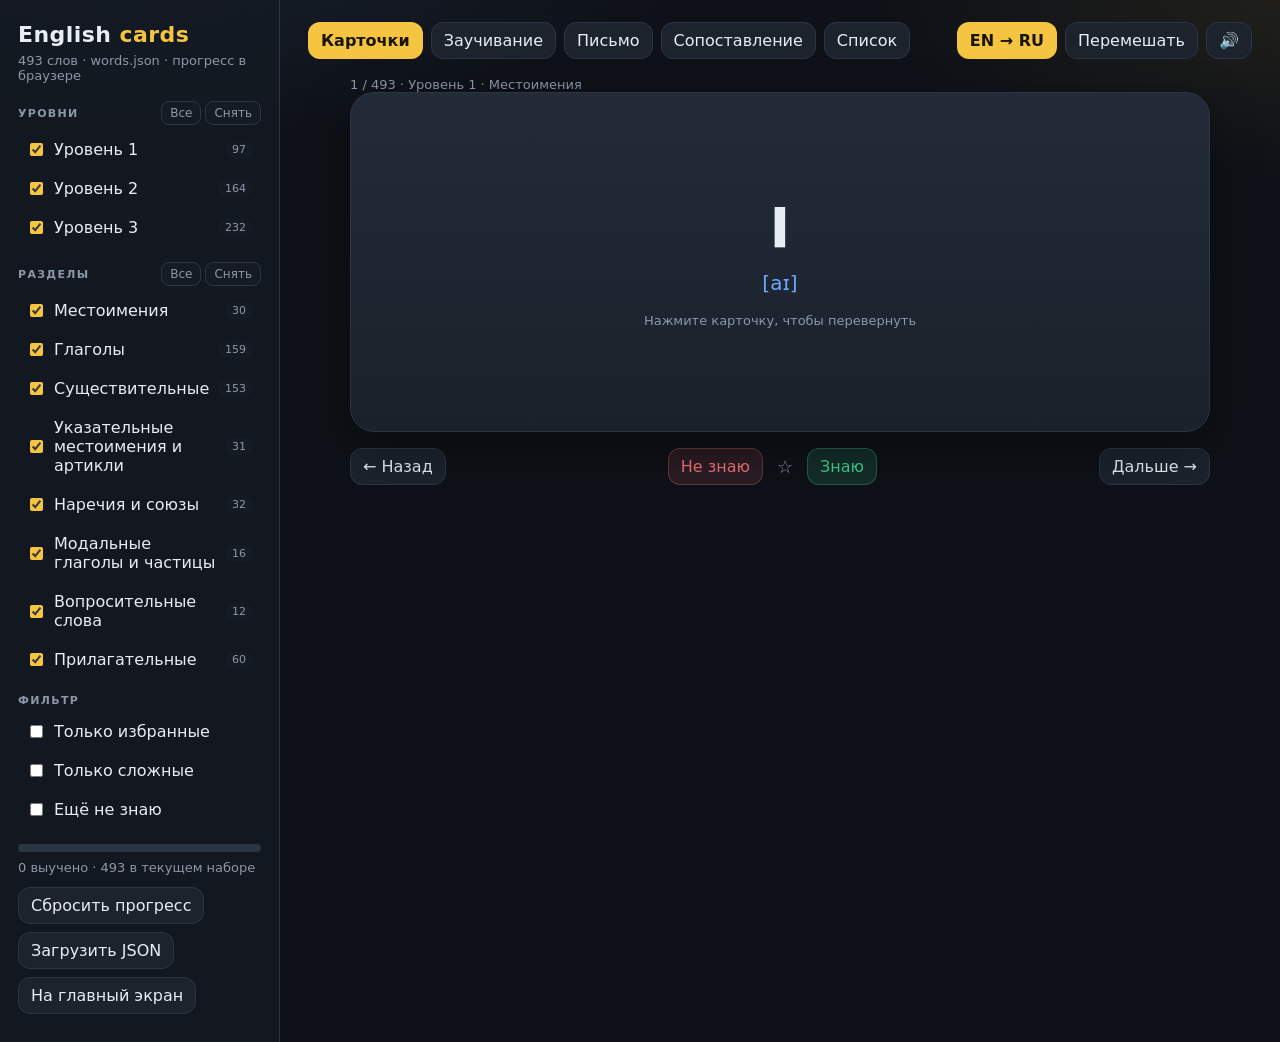
==== index.html @ beaf07f7 "Publish the cards trainer to GitHub Pages. Co-authored-by: Cursor <cursoragent@cursor.com>" ====
<!DOCTYPE html>
<html lang="ru">
<head>
  <meta charset="UTF-8" />
  <meta name="viewport" content="width=device-width, initial-scale=1, viewport-fit=cover" />
  <meta name="theme-color" content="#0e1117" />
  <meta name="mobile-web-app-capable" content="yes" />
  <meta name="apple-mobile-web-app-capable" content="yes" />
  <meta name="apple-mobile-web-app-status-bar-style" content="black-translucent" />
  <meta name="apple-mobile-web-app-title" content="English" />
  <link rel="manifest" href="manifest.json" />
  <link rel="icon" href="icon.svg" type="image/svg+xml" />
  <link rel="apple-touch-icon" href="apple-touch-icon.png" />
  <link rel="stylesheet" href="css/app.css" />
  <title>Английский — карточки</title>
</head>
<body>
  <div class="app">
    <header class="mobile-head">
      <div>
        <div class="brand">English <span>cards</span></div>
        <div class="meta" id="metaMobile">Словарь</div>
      </div>
      <div class="mobile-actions">
        <button class="ghost install-btn" id="installBtnMobile" type="button" title="На главный экран">📲</button>
        <button class="ghost filter-toggle" id="filterToggle" type="button">Фильтры</button>
      </div>
    </header>
    <div class="backdrop" id="backdrop"></div>
    <aside class="sidebar" id="sidebar">
      <div class="brand">English <span>cards</span></div>
      <div class="meta" id="meta">Загрузка словаря…</div>
      <div class="group">
        <div class="group-head">
          <h3>Уровни</h3>
          <div class="mini-btns">
            <button class="mini" id="levelsAll" type="button">Все</button>
            <button class="mini" id="levelsNone" type="button">Снять</button>
          </div>
        </div>
        <div class="checks" id="levels"></div>
      </div>
      <div class="group">
        <div class="group-head">
          <h3>Разделы</h3>
          <div class="mini-btns">
            <button class="mini" id="catsAll" type="button">Все</button>
            <button class="mini" id="catsNone" type="button">Снять</button>
          </div>
        </div>
        <div class="checks" id="cats"></div>
      </div>
      <div class="group">
        <h3>Фильтр</h3>
        <div class="checks">
          <label class="check"><input type="checkbox" id="onlyStar" /> Только избранные</label>
          <label class="check"><input type="checkbox" id="onlyHard" /> Только сложные</label>
          <label class="check"><input type="checkbox" id="onlyNew" /> Ещё не знаю</label>
        </div>
      </div>
      <div class="progress-wrap">
        <div class="bar"><i id="bar"></i></div>
        <div class="meta" id="progressText" style="margin:8px 0 0">0 выучено</div>
      </div>
      <div class="row-btns">
        <button class="ghost" id="resetProgress" type="button">Сбросить прогресс</button>
        <label class="ghost file-btn">Загрузить JSON<input type="file" id="dictFile" accept=".json,.md,.txt,application/json" /></label>
        <button class="ghost install-btn" id="installBtn" type="button">На главный экран</button>
        <button class="primary filters-done" id="filtersDone" type="button">Готово</button>
      </div>
    </aside>
    <main class="main">
      <div class="top">
        <div class="modes">
          <button class="mode active" data-mode="cards" type="button">Карточки</button>
          <button class="mode" data-mode="learn" type="button">Заучивание</button>
          <button class="mode" data-mode="write" type="button">Письмо</button>
          <button class="mode" data-mode="match" type="button">Сопоставление</button>
          <button class="mode" data-mode="list" type="button">Список</button>
        </div>
        <div class="tools">
          <button class="chip active" id="dirBtn" type="button">EN → RU</button>
          <button class="ghost" id="shuffleBtn" type="button">Перемешать</button>
          <button class="icon-btn" id="speakBtn" type="button" title="Произнести">🔊</button>
        </div>
      </div>
      <div class="stage" id="stage"></div>
    </main>
    <div class="modal hidden" id="installModal">
      <div class="modal-card">
        <h3>На главный экран</h3>
        <div id="installText"></div>
        <button class="primary" id="installClose" type="button">Понятно</button>
      </div>
    </div>
  </div>
  <script type="module" src="js/app.js"></script>
</body>
</html>
---- css/app.css ----
:root {
      --bg: #0e1117;
      --bg-2: #151b23;
      --panel: #1c232d;
      --line: #2b3544;
      --text: #e8edf4;
      --muted: #8b98a8;
      --accent: #f5c542;
      --accent-2: #6ea8ff;
      --ok: #3ecf8e;
      --bad: #f07178;
      --star: #f5c542;
      --shadow: 0 18px 50px rgba(0, 0, 0, .35);
      --radius: 18px;
    }
    * { box-sizing: border-box; }
    html, body { margin: 0; min-height: 100%; }
    html { -webkit-text-size-adjust: 100%; }
    body {
      font-family: "Segoe UI", system-ui, sans-serif;
      background:
        radial-gradient(1200px 500px at 10% -10%, rgba(110, 168, 255, .12), transparent 50%),
        radial-gradient(900px 400px at 100% 0%, rgba(245, 197, 66, .08), transparent 45%),
        var(--bg);
      color: var(--text);
      padding: env(safe-area-inset-top) env(safe-area-inset-right) env(safe-area-inset-bottom) env(safe-area-inset-left);
    }
    button, select, input { font: inherit; }
    button { cursor: pointer; touch-action: manipulation; color: inherit; }
    .mobile-head, .backdrop { display: none; }
    .app {
      display: grid;
      grid-template-columns: 280px 1fr;
      min-height: 100vh;
    }
    .sidebar {
      border-right: 1px solid var(--line);
      background: rgba(21, 27, 35, .85);
      backdrop-filter: blur(12px);
      padding: 22px 18px 28px;
      overflow: auto;
    }
    .brand { font-size: 22px; font-weight: 700; letter-spacing: .02em; }
    .brand span { color: var(--accent); }
    .meta { color: var(--muted); font-size: 13px; margin: 6px 0 18px; }
    .group { margin-bottom: 18px; }
    .group-head {
      display: flex; align-items: center; justify-content: space-between;
      gap: 8px; margin-bottom: 8px;
    }
    .group h3 {
      margin: 0 0 8px;
      font-size: 11px;
      text-transform: uppercase;
      letter-spacing: .12em;
      color: var(--muted);
    }
    .group-head h3 { margin: 0; }
    .mini-btns { display: flex; gap: 4px; flex-shrink: 0; }
    .mini {
      border: 1px solid var(--line); background: var(--bg-2); color: var(--muted);
      border-radius: 8px; padding: 4px 8px; font-size: 12px;
    }
    .mini:hover { color: var(--text); border-color: #4a5870; }
    .checks { display: flex; flex-direction: column; gap: 6px; }
    label.check {
      display: flex; align-items: center; gap: 8px;
      padding: 7px 8px; border-radius: 10px;
      color: var(--text); cursor: pointer; user-select: none;
    }
    label.check:hover { background: rgba(255,255,255,.04); }
    label.check input { accent-color: var(--accent); }
    .count-pill {
      margin-left: auto; font-size: 11px; color: var(--muted);
      background: var(--bg-2); padding: 2px 7px; border-radius: 999px;
      border: 0; cursor: pointer;
    }
    .count-pill:hover { color: var(--text); background: #2a3442; }
    .progress-wrap { margin: 16px 0 8px; }
    .bar {
      height: 8px; background: var(--line); border-radius: 99px; overflow: hidden;
    }
    .bar > i {
      display: block; height: 100%; width: 0;
      background: linear-gradient(90deg, var(--ok), var(--accent));
    }
    .row-btns { display: flex; gap: 8px; flex-wrap: wrap; margin-top: 12px; }
    .ghost, .primary, .mode, .chip, .icon-btn {
      border: 1px solid var(--line); background: var(--panel); color: var(--text);
      border-radius: 12px; padding: 8px 12px;
    }
    .ghost:hover, .mode:hover, .chip:hover, .icon-btn:hover { border-color: #4a5870; }
    .primary {
      background: var(--accent); color: #1a1404; border-color: transparent; font-weight: 700;
    }
    .danger { color: var(--bad); }
    .main { padding: 22px 28px 40px; min-width: 0; overflow-x: hidden; }
    .top {
      display: flex; justify-content: space-between; gap: 16px; flex-wrap: wrap;
      align-items: center; margin-bottom: 18px;
    }
    .modes { display: flex; gap: 8px; flex-wrap: wrap; }
    .mode.active, .chip.active {
      background: var(--accent); color: #1a1404; border-color: transparent; font-weight: 700;
    }
    .tools { display: flex; gap: 8px; flex-wrap: wrap; align-items: center; }
    .stage { max-width: 860px; margin: 0 auto; min-width: 0; }
    .word, .prompt {
      font-size: clamp(32px, 6vw, 56px); font-weight: 750; line-height: 1.2;
      overflow-wrap: anywhere; word-break: break-word; max-width: 100%;
    }
    .prompt { font-size: clamp(22px, 5.5vw, 36px); }
    .prompt-card {
      position: relative;
      height: auto;
      min-height: 140px;
      max-width: 100%;
      padding: 20px 16px;
    }
    .card-wrap { perspective: 1400px; min-height: 320px; }
    .flash {
      position: relative; height: 340px; transform-style: preserve-3d;
      transition: transform .5s cubic-bezier(.2,.8,.2,1); cursor: pointer;
    }
    .flash.flipped { transform: rotateY(180deg); }
    .face {
      background: linear-gradient(180deg, #222b37, #1a212b);
      border: 1px solid var(--line); border-radius: 24px;
      box-shadow: var(--shadow); display: flex; flex-direction: column;
      align-items: center; justify-content: center; padding: 28px; text-align: center;
    }
    .flash .face {
      position: absolute; inset: 0; backface-visibility: hidden;
    }
    .back { transform: rotateY(180deg); background: linear-gradient(180deg, #263044, #1b2432); }
    .word { font-size: clamp(32px, 6vw, 56px); font-weight: 750; line-height: 1.15; }
    .ipa { margin-top: 10px; color: var(--accent-2); font-size: 20px; overflow-wrap: anywhere; }
    .hint { margin-top: 18px; color: var(--muted); font-size: 13px; }
    .forms { margin-top: 16px; display: flex; gap: 10px; flex-wrap: wrap; justify-content: center; }
    .form-chip {
      background: rgba(110,168,255,.12); border: 1px solid rgba(110,168,255,.25);
      padding: 6px 10px; border-radius: 10px; font-size: 13px;
    }
    .card-nav {
      display: flex; align-items: center; justify-content: space-between;
      gap: 12px; margin-top: 16px;
    }
    .know-btns { display: flex; gap: 10px; }
    .ok { background: rgba(62,207,142,.15); color: var(--ok); border-color: rgba(62,207,142,.3); }
    .bad { background: rgba(240,113,120,.12); color: var(--bad); border-color: rgba(240,113,120,.3); }
    .choices { display: grid; grid-template-columns: 1fr 1fr; gap: 12px; margin-top: 22px; min-width: 0; }
    .choice {
      text-align: left; padding: 16px 18px; border-radius: 16px;
      background: var(--panel); border: 1px solid var(--line); min-height: 64px;
      color: var(--text); white-space: normal; overflow-wrap: anywhere;
      word-break: break-word; max-width: 100%; min-width: 0; line-height: 1.35;
    }
    .choice.right { background: rgba(62,207,142,.16); border-color: var(--ok); color: var(--ok); }
    .choice.wrong { background: rgba(240,113,120,.14); border-color: var(--bad); color: var(--bad); }
    .write-box { margin-top: 24px; display: flex; gap: 10px; }
    .write-box input {
      flex: 1; background: var(--panel); border: 1px solid var(--line); color: var(--text);
      border-radius: 14px; padding: 14px 16px; outline: none;
    }
    .write-box input:focus { border-color: var(--accent-2); }
    .feedback { margin-top: 14px; min-height: 24px; font-weight: 600; overflow-wrap: anywhere; }
    .match-grid {
      display: grid; grid-template-columns: 1fr 1fr; gap: 10px; margin-top: 8px;
    }
    .match-item {
      padding: 14px; border-radius: 14px; background: var(--panel);
      border: 2px solid var(--line); text-align: left; color: var(--text);
      white-space: normal; overflow-wrap: anywhere; word-break: break-word;
      max-width: 100%; min-width: 0; line-height: 1.35;
    }
    .match-item.selected { border-color: var(--accent); background: rgba(245,197,66,.1); }
    .match-item.gone { opacity: .28; pointer-events: none; }
    .list {
      display: grid; gap: 8px;
    }
    .list-row {
      display: grid; grid-template-columns: 1.1fr .8fr 1.4fr auto;
      gap: 10px; align-items: center; padding: 12px 14px;
      background: var(--panel); border: 1px solid var(--line); border-radius: 14px;
    }
    .star { background: none; border: 0; color: var(--muted); font-size: 18px; padding: 4px; }
    .star.on { color: var(--star); }
    .empty { color: var(--muted); text-align: center; padding: 60px 20px; }
    .session { color: var(--muted); font-size: 13px; }
    .hidden { display: none !important; }
    .file-btn { position: relative; overflow: hidden; }
    .file-btn input { position: absolute; inset: 0; opacity: 0; cursor: pointer; }
    .filters-done { display: none; }
    .modal {
      position: fixed; inset: 0; z-index: 40;
      background: rgba(0,0,0,.55); display: flex;
      align-items: flex-end; justify-content: center;
      padding: 16px;
    }
    .modal-card {
      width: min(420px, 100%); background: var(--panel);
      border: 1px solid var(--line); border-radius: 20px;
      padding: 20px; box-shadow: var(--shadow);
    }
    .modal-card h3 { margin: 0 0 10px; font-size: 18px; }
    .modal-card p { margin: 0 0 16px; color: var(--muted); line-height: 1.45; }
    .modal-card ol { margin: 0 0 16px; padding-left: 18px; color: var(--text); line-height: 1.5; }
    .mobile-actions { display: flex; gap: 8px; align-items: center; }
    @media (display-mode: standalone) {
      .install-btn { display: none !important; }
    }
    @media (max-width: 900px) {
      .app { grid-template-columns: 1fr; }
      .mobile-head {
        display: flex; align-items: center; justify-content: space-between;
        gap: 10px; position: sticky; top: 0; z-index: 20;
        padding: 12px 14px; background: rgba(14, 17, 23, .92);
        backdrop-filter: blur(12px); border-bottom: 1px solid var(--line);
      }
      .mobile-head .brand { font-size: 18px; }
      .mobile-head .meta { margin: 2px 0 0; font-size: 12px; }
      .backdrop {
        display: block; position: fixed; inset: 0; z-index: 25;
        background: rgba(0,0,0,.55); opacity: 0; pointer-events: none;
        transition: opacity .2s;
      }
      .backdrop.open { opacity: 1; pointer-events: auto; }
      .sidebar {
        position: fixed; z-index: 30; left: 0; right: 0; top: 0;
        max-height: min(88vh, 720px); overflow: auto;
        border-right: 0; border-bottom: 1px solid var(--line);
        border-radius: 0 0 20px 20px;
        transform: translateY(-110%);
        transition: transform .25s ease;
        padding-top: calc(16px + env(safe-area-inset-top));
      }
      .sidebar.open { transform: none; }
      .sidebar .brand, .sidebar #meta { display: none; }
      .main { padding: 12px 12px 28px; min-width: 0; overflow-x: hidden; }
      .top { margin-bottom: 12px; gap: 10px; }
      .modes {
        width: 100%; overflow-x: auto; flex-wrap: nowrap;
        -webkit-overflow-scrolling: touch; scrollbar-width: none;
      }
      .modes::-webkit-scrollbar { display: none; }
      .stage { width: 100%; overflow-x: hidden; }
      .mode, .chip, .ghost, .icon-btn, .primary {
        min-height: 44px; flex: 0 0 auto; white-space: nowrap;
      }
      .choice, .match-item { min-height: 48px; white-space: normal; }
      .tools { width: 100%; }
      .card-wrap { min-height: 220px; }
      .flash { height: min(52vh, 280px); }
      .flash .word { overflow: auto; max-height: 100%; }
      .face { padding: 18px 16px; border-radius: 18px; max-width: 100%; }
      .word { font-size: clamp(22px, 7vw, 36px); }
      .prompt { font-size: clamp(18px, 5.5vw, 28px); }
      .ipa { font-size: 16px; }
      .hint { font-size: 12px; margin-top: 12px; }
      .card-nav {
        display: grid; grid-template-columns: 1fr 1fr; gap: 8px;
      }
      .card-nav .know-btns {
        grid-column: 1 / -1; order: -1; width: 100%;
        display: grid; grid-template-columns: 1fr auto 1fr;
      }
      .card-nav .know-btns .ok,
      .card-nav .know-btns .bad { width: 100%; }
      .choices, .match-grid, .list-row { grid-template-columns: 1fr; }
      .list-row { grid-template-columns: 1fr auto; }
      .list-forms { display: none; }
      .list-trans { grid-column: 1; color: var(--muted); font-size: 14px; }
      .write-box { flex-direction: column; }
      .write-box input, .write-box button { width: 100%; font-size: 16px; min-height: 48px; }
      label.check { padding: 10px 8px; min-height: 44px; }
      label.check input { width: 18px; height: 18px; }
      .filters-done { display: block; width: 100%; min-height: 48px; }
      body.filters-open { overflow: hidden; }
    }
    @media (max-width: 480px) {
      .flash { height: min(48vh, 240px); }
      .form-chip { font-size: 12px; }
    }
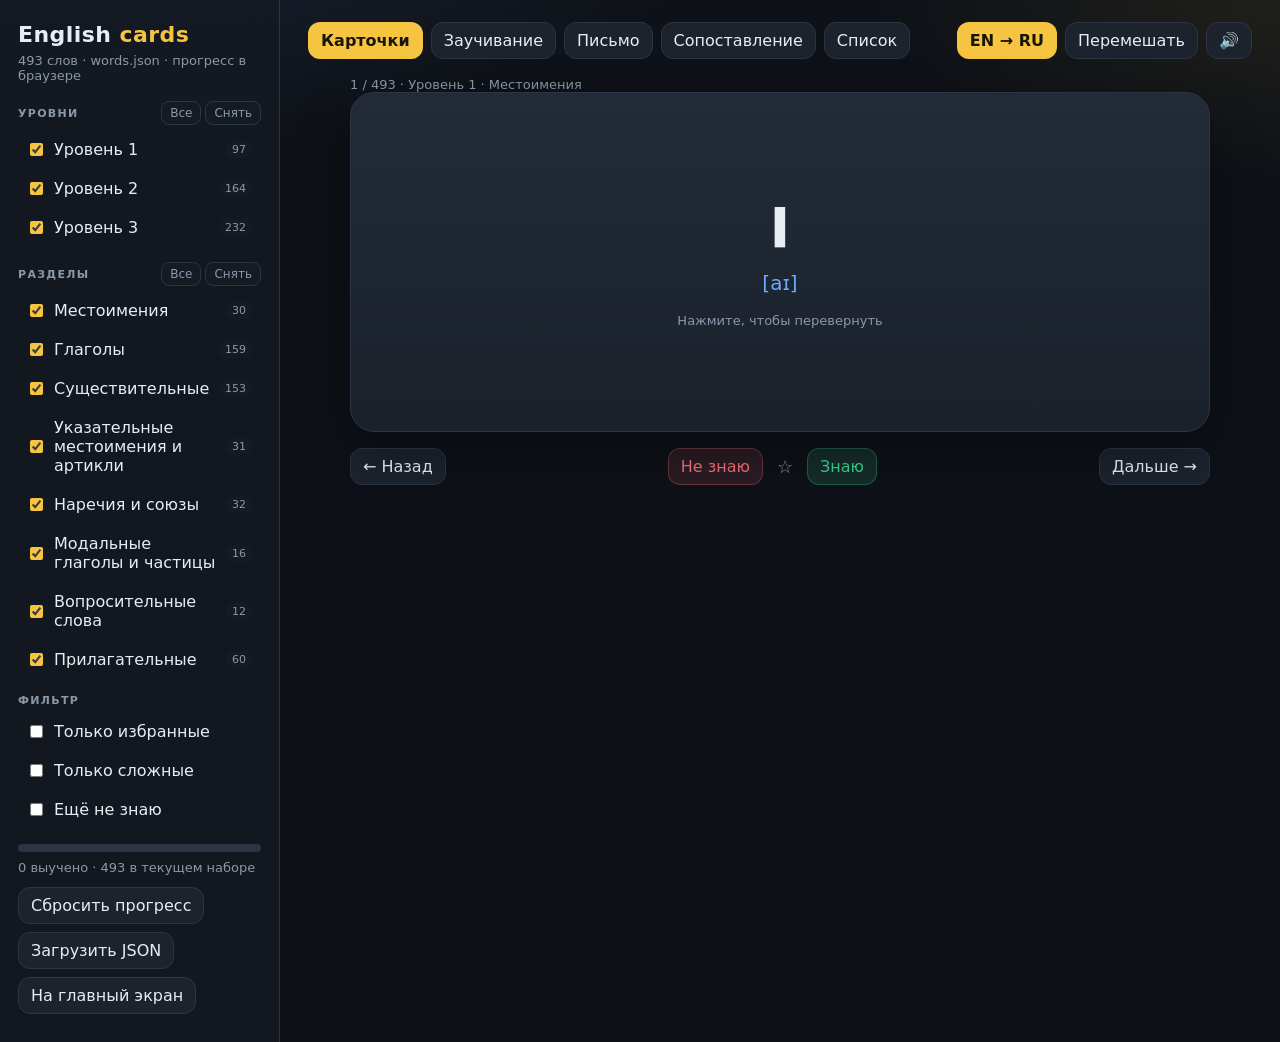
==== commit 47b3eb5d: "Update asset paths, improve UI elements, and remove deprecated HTML file" ====
--- a/index.html
+++ b/index.html
@@ -9,8 +9,8 @@
   <meta name="apple-mobile-web-app-status-bar-style" content="black-translucent" />
   <meta name="apple-mobile-web-app-title" content="English" />
   <link rel="manifest" href="manifest.json" />
-  <link rel="icon" href="icon.svg" type="image/svg+xml" />
-  <link rel="apple-touch-icon" href="apple-touch-icon.png" />
+  <link rel="icon" href="icons/icon.svg" type="image/svg+xml" />
+  <link rel="apple-touch-icon" href="icons/apple-touch-icon.png" />
   <link rel="stylesheet" href="css/app.css" />
   <title>Английский — карточки</title>
 </head>
--- a/css/app.css
+++ b/css/app.css
@@ -183,6 +183,10 @@
       gap: 10px; align-items: center; padding: 12px 14px;
       background: var(--panel); border: 1px solid var(--line); border-radius: 14px;
     }
+    .list-ipa { margin: 0; font-size: 13px; }
+    .card-nav.single { justify-content: stretch; }
+    .card-nav.single > span { display: none; }
+    .card-nav.single > button { width: 100%; }
     .star { background: none; border: 0; color: var(--muted); font-size: 18px; padding: 4px; }
     .star.on { color: var(--star); }
     .empty { color: var(--muted); text-align: center; padding: 60px 20px; }
@@ -210,15 +214,28 @@
       .install-btn { display: none !important; }
     }
     @media (max-width: 900px) {
+      html, body, .app { min-height: 100dvh; }
       .app { grid-template-columns: 1fr; }
       .mobile-head {
         display: flex; align-items: center; justify-content: space-between;
         gap: 10px; position: sticky; top: 0; z-index: 20;
-        padding: 12px 14px; background: rgba(14, 17, 23, .92);
+        height: 56px; min-height: 56px; max-height: 56px;
+        padding: 0 12px; box-sizing: border-box; flex-shrink: 0;
+        background: rgba(14, 17, 23, .92);
         backdrop-filter: blur(12px); border-bottom: 1px solid var(--line);
       }
-      .mobile-head .brand { font-size: 18px; }
-      .mobile-head .meta { margin: 2px 0 0; font-size: 12px; }
+      .mobile-head > div:first-child { min-width: 0; overflow: hidden; }
+      .mobile-head .brand {
+        font-size: 16px; line-height: 1.2; white-space: nowrap;
+      }
+      .mobile-head .meta {
+        margin: 0; font-size: 12px; line-height: 1.2;
+        white-space: nowrap; overflow: hidden; text-overflow: ellipsis;
+      }
+      .mobile-actions { flex-shrink: 0; height: 40px; }
+      .mobile-actions .ghost {
+        height: 40px; min-height: 40px; padding: 0 12px; white-space: nowrap;
+      }
       .backdrop {
         display: block; position: fixed; inset: 0; z-index: 25;
         background: rgba(0,0,0,.55); opacity: 0; pointer-events: none;
@@ -236,48 +253,120 @@
       }
       .sidebar.open { transform: none; }
       .sidebar .brand, .sidebar #meta { display: none; }
-      .main { padding: 12px 12px 28px; min-width: 0; overflow-x: hidden; }
-      .top { margin-bottom: 12px; gap: 10px; }
+      .main {
+        padding: 10px 10px 24px; min-width: 0; overflow-x: hidden;
+        display: flex; flex-direction: column;
+      }
+      .top { margin-bottom: 10px; gap: 8px; flex-shrink: 0; }
       .modes {
-        width: 100%; overflow-x: auto; flex-wrap: nowrap;
-        -webkit-overflow-scrolling: touch; scrollbar-width: none;
-      }
-      .modes::-webkit-scrollbar { display: none; }
+        width: 100%; display: grid;
+        grid-template-columns: repeat(3, minmax(0, 1fr));
+        grid-template-rows: 40px 40px;
+        gap: 6px; height: 86px; overflow: hidden;
+      }
       .stage { width: 100%; overflow-x: hidden; }
-      .mode, .chip, .ghost, .icon-btn, .primary {
-        min-height: 44px; flex: 0 0 auto; white-space: nowrap;
-      }
-      .choice, .match-item { min-height: 48px; white-space: normal; }
-      .tools { width: 100%; }
-      .card-wrap { min-height: 220px; }
-      .flash { height: min(52vh, 280px); }
-      .flash .word { overflow: auto; max-height: 100%; }
-      .face { padding: 18px 16px; border-radius: 18px; max-width: 100%; }
-      .word { font-size: clamp(22px, 7vw, 36px); }
-      .prompt { font-size: clamp(18px, 5.5vw, 28px); }
-      .ipa { font-size: 16px; }
-      .hint { font-size: 12px; margin-top: 12px; }
+      .mode {
+        height: 40px; min-height: 40px; max-height: 40px; min-width: 0;
+        padding: 0 6px; font-size: 12px; line-height: 1;
+        display: flex; align-items: center; justify-content: center;
+        text-align: center; white-space: nowrap;
+        overflow: hidden; text-overflow: ellipsis;
+      }
+      .chip, .ghost, .icon-btn, .primary {
+        min-height: 40px; min-width: 0;
+      }
+      .choice, .match-item { min-height: 44px; white-space: normal; }
+      .tools {
+        width: 100%;
+        display: grid;
+        grid-template-columns: 1fr 1fr auto;
+        gap: 6px;
+        height: 40px;
+      }
+      .tools .chip, .tools .ghost, .tools .icon-btn {
+        width: 100%; height: 40px; min-height: 40px;
+        text-align: center; padding: 0 10px;
+      }
+      .session {
+        font-size: 12px; line-height: 1.35;
+        margin-bottom: 8px; overflow-wrap: anywhere;
+      }
+      .prompt-card {
+        min-height: 0; padding: 14px 12px; border-radius: 16px;
+      }
+      .card-wrap { min-height: 0; }
+      .flash {
+        height: auto;
+        min-height: 168px;
+        transform: none !important;
+      }
+      .flash .face {
+        position: relative;
+        inset: auto;
+        transform: none !important;
+        backface-visibility: visible;
+        min-height: 168px;
+        padding: 16px 14px;
+      }
+      .flash .face.back { display: none; }
+      .flash.flipped .face.front { display: none; }
+      .flash.flipped .face.back { display: flex; }
+      .face { padding: 16px 14px; border-radius: 16px; max-width: 100%; }
+      .word { font-size: clamp(20px, 6.4vw, 32px); }
+      .prompt { font-size: clamp(18px, 5vw, 24px); }
+      .ipa { font-size: 15px; margin-top: 6px; }
+      .hint { font-size: 12px; margin-top: 10px; }
+      .forms { margin-top: 10px; gap: 6px; }
       .card-nav {
         display: grid; grid-template-columns: 1fr 1fr; gap: 8px;
-      }
+        margin-top: 12px;
+      }
+      .card-nav > .ghost,
+      .card-nav > .primary { width: 100%; white-space: nowrap; font-size: 14px; padding: 10px 8px; }
       .card-nav .know-btns {
         grid-column: 1 / -1; order: -1; width: 100%;
         display: grid; grid-template-columns: 1fr auto 1fr;
+        gap: 8px;
       }
       .card-nav .know-btns .ok,
       .card-nav .know-btns .bad { width: 100%; }
-      .choices, .match-grid, .list-row { grid-template-columns: 1fr; }
-      .list-row { grid-template-columns: 1fr auto; }
-      .list-forms { display: none; }
-      .list-trans { grid-column: 1; color: var(--muted); font-size: 14px; }
-      .write-box { flex-direction: column; }
-      .write-box input, .write-box button { width: 100%; font-size: 16px; min-height: 48px; }
+      .card-nav.single { grid-template-columns: 1fr; }
+      .choices { gap: 8px; margin-top: 12px; grid-template-columns: 1fr; }
+      .choice { padding: 12px 14px; font-size: 15px; line-height: 1.35; }
+      .match-grid { grid-template-columns: 1fr; gap: 8px; }
+      .list { gap: 6px; }
+      .list-row {
+        grid-template-columns: 1fr auto;
+        grid-template-areas:
+          "word star"
+          "trans trans"
+          "forms forms";
+        gap: 2px 8px;
+        padding: 10px 12px;
+        align-items: start;
+      }
+      .list-word { grid-area: word; min-width: 0; }
+      .list-word b { font-size: 16px; overflow-wrap: anywhere; }
+      .list-ipa { font-size: 12px; }
+      .list-forms {
+        display: block; grid-area: forms;
+        color: var(--accent-2); font-size: 12px;
+      }
+      .list-forms:empty { display: none; }
+      .list-trans {
+        grid-column: auto; grid-area: trans;
+        color: var(--muted); font-size: 14px; line-height: 1.35;
+        overflow-wrap: anywhere;
+      }
+      .list-row > .star { grid-area: star; padding: 2px 4px; min-height: 36px; min-width: 36px; }
+      .write-box { flex-direction: column; gap: 8px; margin-top: 12px; }
+      .write-box input, .write-box button { width: 100%; font-size: 16px; min-height: 46px; }
+      .feedback { font-size: 14px; margin-top: 10px; }
       label.check { padding: 10px 8px; min-height: 44px; }
       label.check input { width: 18px; height: 18px; }
       .filters-done { display: block; width: 100%; min-height: 48px; }
       body.filters-open { overflow: hidden; }
     }
     @media (max-width: 480px) {
-      .flash { height: min(48vh, 240px); }
       .form-chip { font-size: 12px; }
     }
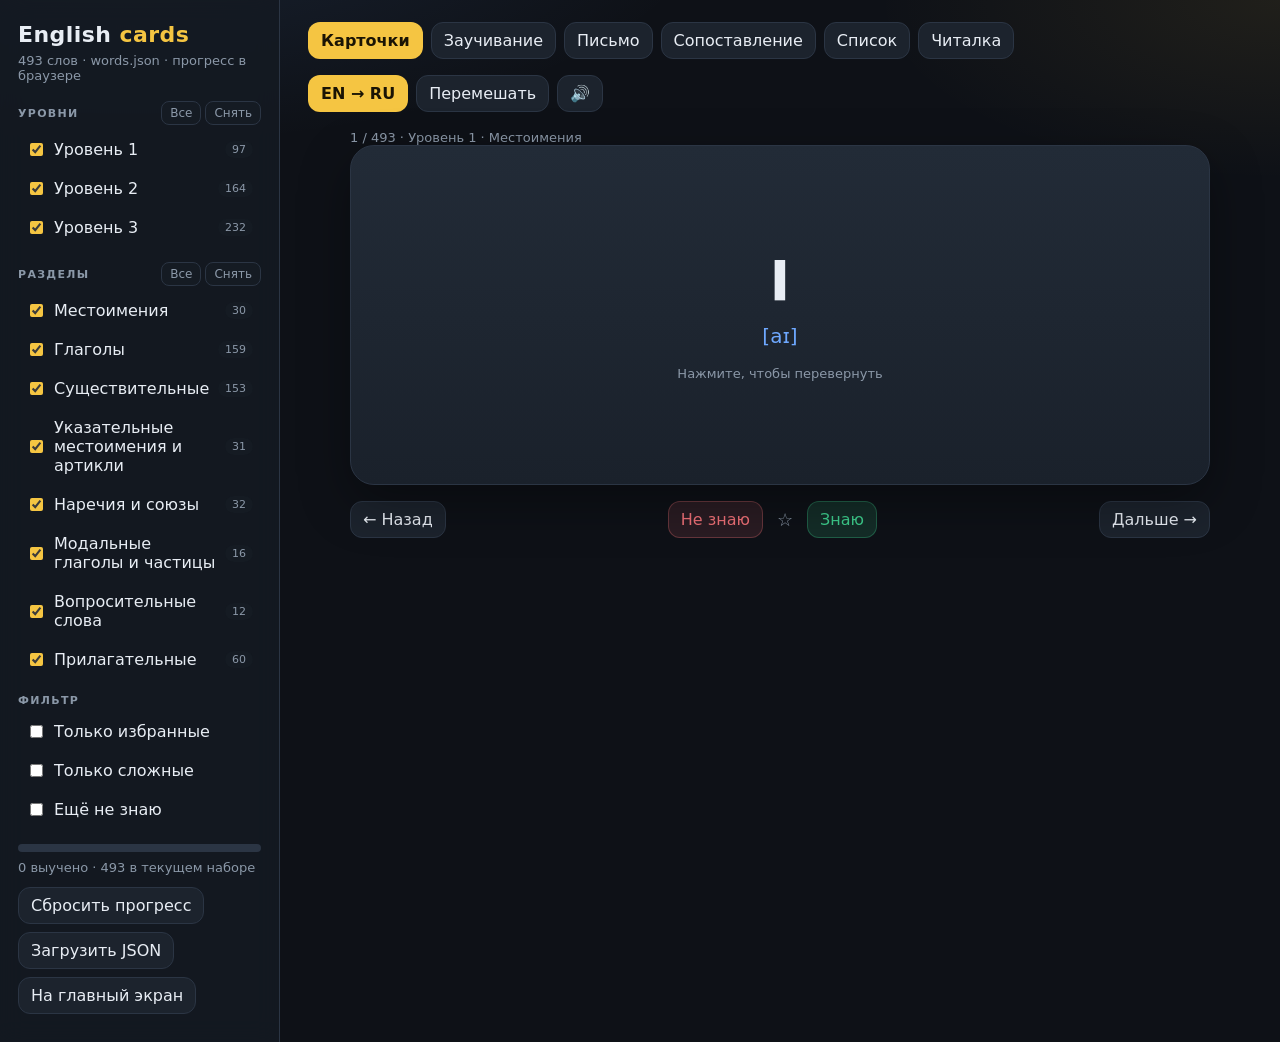
==== commit 8b8b3dcf: "Add reader mode functionality, update service worker cache, and enhance UI styles for reading experi" ====
--- a/index.html
+++ b/index.html
@@ -77,6 +77,7 @@
           <button class="mode" data-mode="write" type="button">Письмо</button>
           <button class="mode" data-mode="match" type="button">Сопоставление</button>
           <button class="mode" data-mode="list" type="button">Список</button>
+          <button class="mode" data-mode="reader" type="button">Читалка</button>
         </div>
         <div class="tools">
           <button class="chip active" id="dirBtn" type="button">EN → RU</button>
--- a/css/app.css
+++ b/css/app.css
@@ -195,6 +195,36 @@
     .file-btn { position: relative; overflow: hidden; }
     .file-btn input { position: absolute; inset: 0; opacity: 0; cursor: pointer; }
     .filters-done { display: none; }
+    body.mode-reader .tools { display: none; }
+    button:disabled { opacity: .4; cursor: default; }
+    .book-list { display: grid; gap: 8px; }
+    .book-item {
+      display: flex; flex-direction: column; gap: 4px; text-align: left;
+      padding: 14px 16px; border-radius: 14px;
+      background: var(--panel); border: 1px solid var(--line); color: var(--text);
+    }
+    .book-item span { color: var(--muted); font-size: 13px; }
+    .reader-bar {
+      display: flex; flex-wrap: wrap; gap: 8px; align-items: center;
+      margin-bottom: 10px;
+    }
+    .reader-bar select {
+      flex: 1 1 160px; min-width: 0; min-height: 40px;
+      background: var(--panel); color: var(--text);
+      border: 1px solid var(--line); border-radius: 12px; padding: 8px 10px;
+    }
+    .reader-meta { color: var(--muted); font-size: 13px; margin-bottom: 8px; }
+    .reader-page {
+      font-family: Georgia, "Iowan Old Style", "Times New Roman", serif;
+      line-height: 1.7; max-width: 42rem; margin: 0 auto;
+      overflow-wrap: anywhere;
+    }
+    .reader-page p { margin: 0 0 .9em; }
+    .reader-page h1, .reader-page h2, .reader-page h3 {
+      line-height: 1.25; margin: 1.1em 0 .55em;
+    }
+    .reader-page img { max-width: 100%; height: auto; border-radius: 8px; }
+    .reader-page table { display: block; max-width: 100%; overflow-x: auto; }
     .modal {
       position: fixed; inset: 0; z-index: 40;
       background: rgba(0,0,0,.55); display: flex;
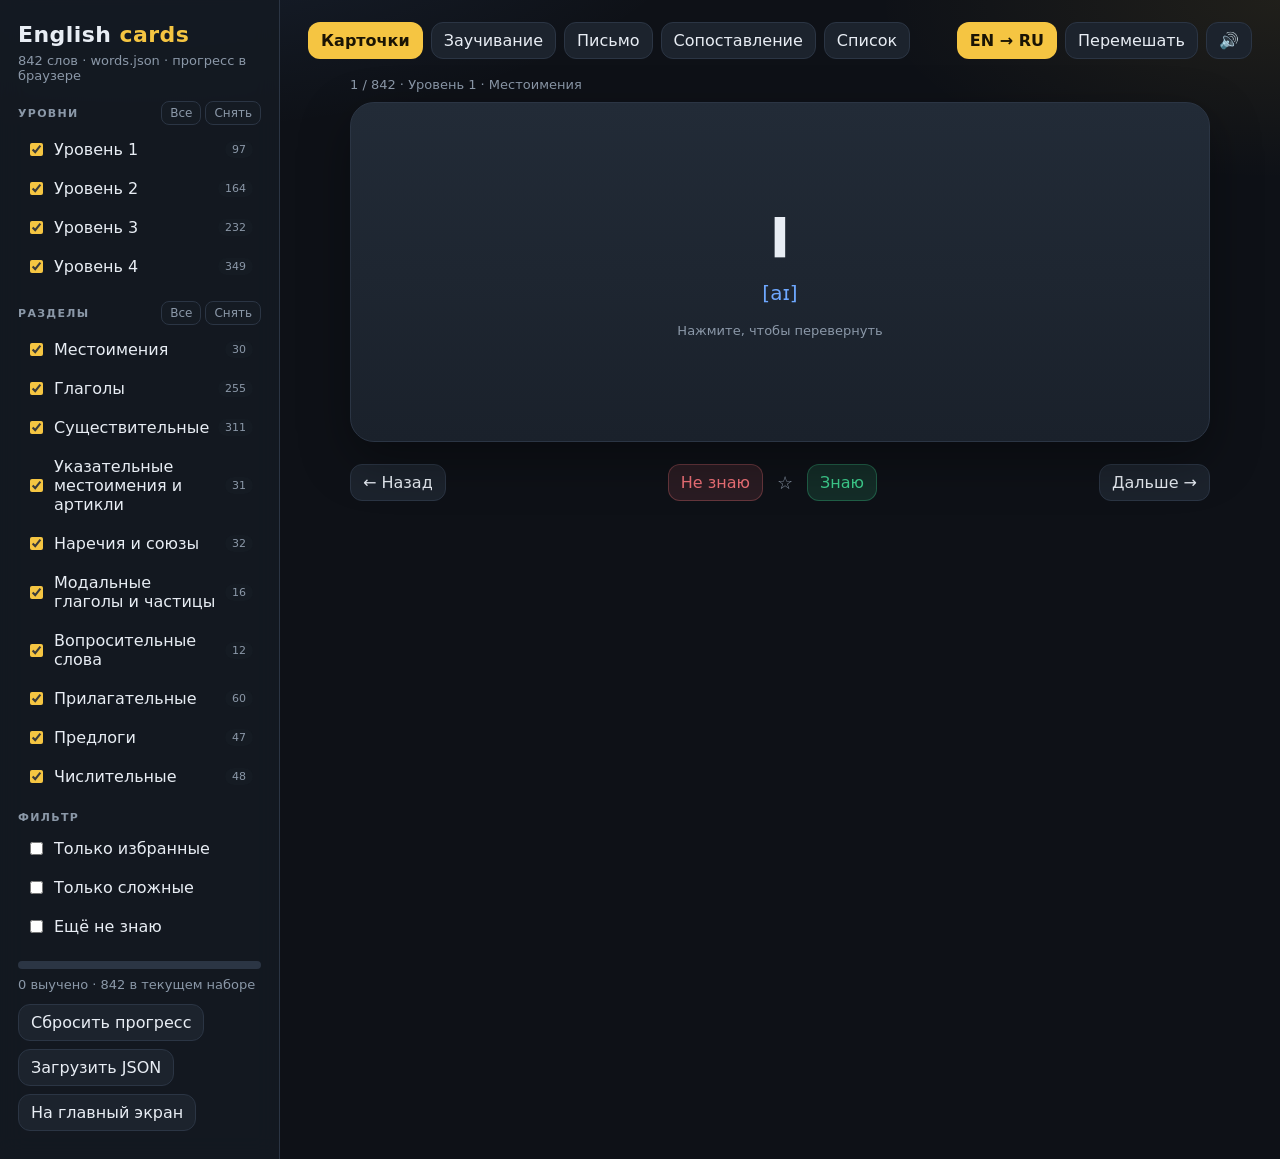
==== commit 4ee56fda: "Refactor application by removing reader mode functionality, updating service worker cache to v16, an" ====
--- a/index.html
+++ b/index.html
@@ -77,7 +77,6 @@
           <button class="mode" data-mode="write" type="button">Письмо</button>
           <button class="mode" data-mode="match" type="button">Сопоставление</button>
           <button class="mode" data-mode="list" type="button">Список</button>
-          <button class="mode" data-mode="reader" type="button">Читалка</button>
         </div>
         <div class="tools">
           <button class="chip active" id="dirBtn" type="button">EN → RU</button>
--- a/css/app.css
+++ b/css/app.css
@@ -30,8 +30,9 @@
     .mobile-head, .backdrop { display: none; }
     .app {
       display: grid;
-      grid-template-columns: 280px 1fr;
+      grid-template-columns: 280px minmax(0, 1fr);
       min-height: 100vh;
+      min-width: 0;
     }
     .sidebar {
       border-right: 1px solid var(--line);
@@ -149,6 +150,16 @@
     .ok { background: rgba(62,207,142,.15); color: var(--ok); border-color: rgba(62,207,142,.3); }
     .bad { background: rgba(240,113,120,.12); color: var(--bad); border-color: rgba(240,113,120,.3); }
     .choices { display: grid; grid-template-columns: 1fr 1fr; gap: 12px; margin-top: 22px; min-width: 0; }
+    .quiz-layout {
+      display: flex; flex-direction: column; width: 100%;
+    }
+    .quiz-top {
+      display: flex; flex-direction: column;
+    }
+    .quiz-top .flash { width: 100%; }
+    .quiz-dock { padding-top: 12px; }
+    .quiz-dock .choices { margin-top: 0; }
+    .quiz-dock .card-nav { margin-top: 10px; }
     .choice {
       text-align: left; padding: 16px 18px; border-radius: 16px;
       background: var(--panel); border: 1px solid var(--line); min-height: 64px;
@@ -167,6 +178,12 @@
     .match-grid {
       display: grid; grid-template-columns: 1fr 1fr; gap: 10px; margin-top: 8px;
     }
+    .match-board { display: flex; flex-direction: column; gap: 16px; }
+    .match-label {
+      font-size: 11px; text-transform: uppercase; letter-spacing: .12em;
+      color: var(--muted); margin-bottom: 6px;
+    }
+    .match-group .match-grid { margin-top: 0; }
     .match-item {
       padding: 14px; border-radius: 14px; background: var(--panel);
       border: 2px solid var(--line); text-align: left; color: var(--text);
@@ -190,41 +207,12 @@
     .star { background: none; border: 0; color: var(--muted); font-size: 18px; padding: 4px; }
     .star.on { color: var(--star); }
     .empty { color: var(--muted); text-align: center; padding: 60px 20px; }
-    .session { color: var(--muted); font-size: 13px; }
+    .session { color: var(--muted); font-size: 13px; margin-bottom: 10px; }
     .hidden { display: none !important; }
     .file-btn { position: relative; overflow: hidden; }
     .file-btn input { position: absolute; inset: 0; opacity: 0; cursor: pointer; }
     .filters-done { display: none; }
-    body.mode-reader .tools { display: none; }
     button:disabled { opacity: .4; cursor: default; }
-    .book-list { display: grid; gap: 8px; }
-    .book-item {
-      display: flex; flex-direction: column; gap: 4px; text-align: left;
-      padding: 14px 16px; border-radius: 14px;
-      background: var(--panel); border: 1px solid var(--line); color: var(--text);
-    }
-    .book-item span { color: var(--muted); font-size: 13px; }
-    .reader-bar {
-      display: flex; flex-wrap: wrap; gap: 8px; align-items: center;
-      margin-bottom: 10px;
-    }
-    .reader-bar select {
-      flex: 1 1 160px; min-width: 0; min-height: 40px;
-      background: var(--panel); color: var(--text);
-      border: 1px solid var(--line); border-radius: 12px; padding: 8px 10px;
-    }
-    .reader-meta { color: var(--muted); font-size: 13px; margin-bottom: 8px; }
-    .reader-page {
-      font-family: Georgia, "Iowan Old Style", "Times New Roman", serif;
-      line-height: 1.7; max-width: 42rem; margin: 0 auto;
-      overflow-wrap: anywhere;
-    }
-    .reader-page p { margin: 0 0 .9em; }
-    .reader-page h1, .reader-page h2, .reader-page h3 {
-      line-height: 1.25; margin: 1.1em 0 .55em;
-    }
-    .reader-page img { max-width: 100%; height: auto; border-radius: 8px; }
-    .reader-page table { display: block; max-width: 100%; overflow-x: auto; }
     .modal {
       position: fixed; inset: 0; z-index: 40;
       background: rgba(0,0,0,.55); display: flex;
@@ -245,7 +233,7 @@
     }
     @media (max-width: 900px) {
       html, body, .app { min-height: 100dvh; }
-      .app { grid-template-columns: 1fr; }
+      .app { grid-template-columns: 1fr; grid-template-rows: auto 1fr; }
       .mobile-head {
         display: flex; align-items: center; justify-content: space-between;
         gap: 10px; position: sticky; top: 0; z-index: 20;
@@ -284,8 +272,8 @@
       .sidebar.open { transform: none; }
       .sidebar .brand, .sidebar #meta { display: none; }
       .main {
-        padding: 10px 10px 24px; min-width: 0; overflow-x: hidden;
-        display: flex; flex-direction: column;
+        padding: 10px 10px 16px; min-width: 0; overflow-x: hidden;
+        display: flex; flex-direction: column; min-height: 0;
       }
       .top { margin-bottom: 10px; gap: 8px; flex-shrink: 0; }
       .modes {
@@ -324,19 +312,37 @@
       .prompt-card {
         min-height: 0; padding: 14px 12px; border-radius: 16px;
       }
-      .card-wrap { min-height: 0; }
+      .quiz-top {
+        flex: 1; min-height: 0; display: flex; flex-direction: column;
+      }
+      .quiz-top .session { flex-shrink: 0; }
+      .quiz-top .card-wrap {
+        flex: 1; display: flex; min-height: 0; width: 100%;
+      }
+      .quiz-top .flash {
+        flex: 1; width: 100%; height: auto; min-height: 0;
+        position: relative;
+      }
+      .quiz-top .prompt-card { flex: 1; min-height: 0; }
+      .quiz-dock { margin-top: auto; flex-shrink: 0; }
+      body.mode-quiz .app { overflow: hidden; height: 100dvh; max-height: 100dvh; }
+      body.mode-quiz .main { min-height: 0; height: 100%; overflow: hidden; }
+      body.mode-quiz .stage { flex: 1; display: flex; min-height: 0; overflow: hidden; }
+      .quiz-layout { flex: 1; min-height: 0; display: flex; flex-direction: column; }
       .flash {
         height: auto;
-        min-height: 168px;
+        min-height: 0;
         transform: none !important;
       }
       .flash .face {
-        position: relative;
-        inset: auto;
+        position: absolute;
+        inset: 0;
         transform: none !important;
         backface-visibility: visible;
-        min-height: 168px;
+        min-height: 0;
         padding: 16px 14px;
+        justify-content: center;
+        align-items: center;
       }
       .flash .face.back { display: none; }
       .flash.flipped .face.front { display: none; }
@@ -361,9 +367,10 @@
       .card-nav .know-btns .ok,
       .card-nav .know-btns .bad { width: 100%; }
       .card-nav.single { grid-template-columns: 1fr; }
-      .choices { gap: 8px; margin-top: 12px; grid-template-columns: 1fr; }
+      .choices { gap: 8px; margin-top: 12px; grid-template-columns: 1fr 1fr; }
+      .quiz-dock .choices { margin-top: 0; }
       .choice { padding: 12px 14px; font-size: 15px; line-height: 1.35; }
-      .match-grid { grid-template-columns: 1fr; gap: 8px; }
+      .match-grid { grid-template-columns: 1fr 1fr; gap: 8px; }
       .list { gap: 6px; }
       .list-row {
         grid-template-columns: 1fr auto;
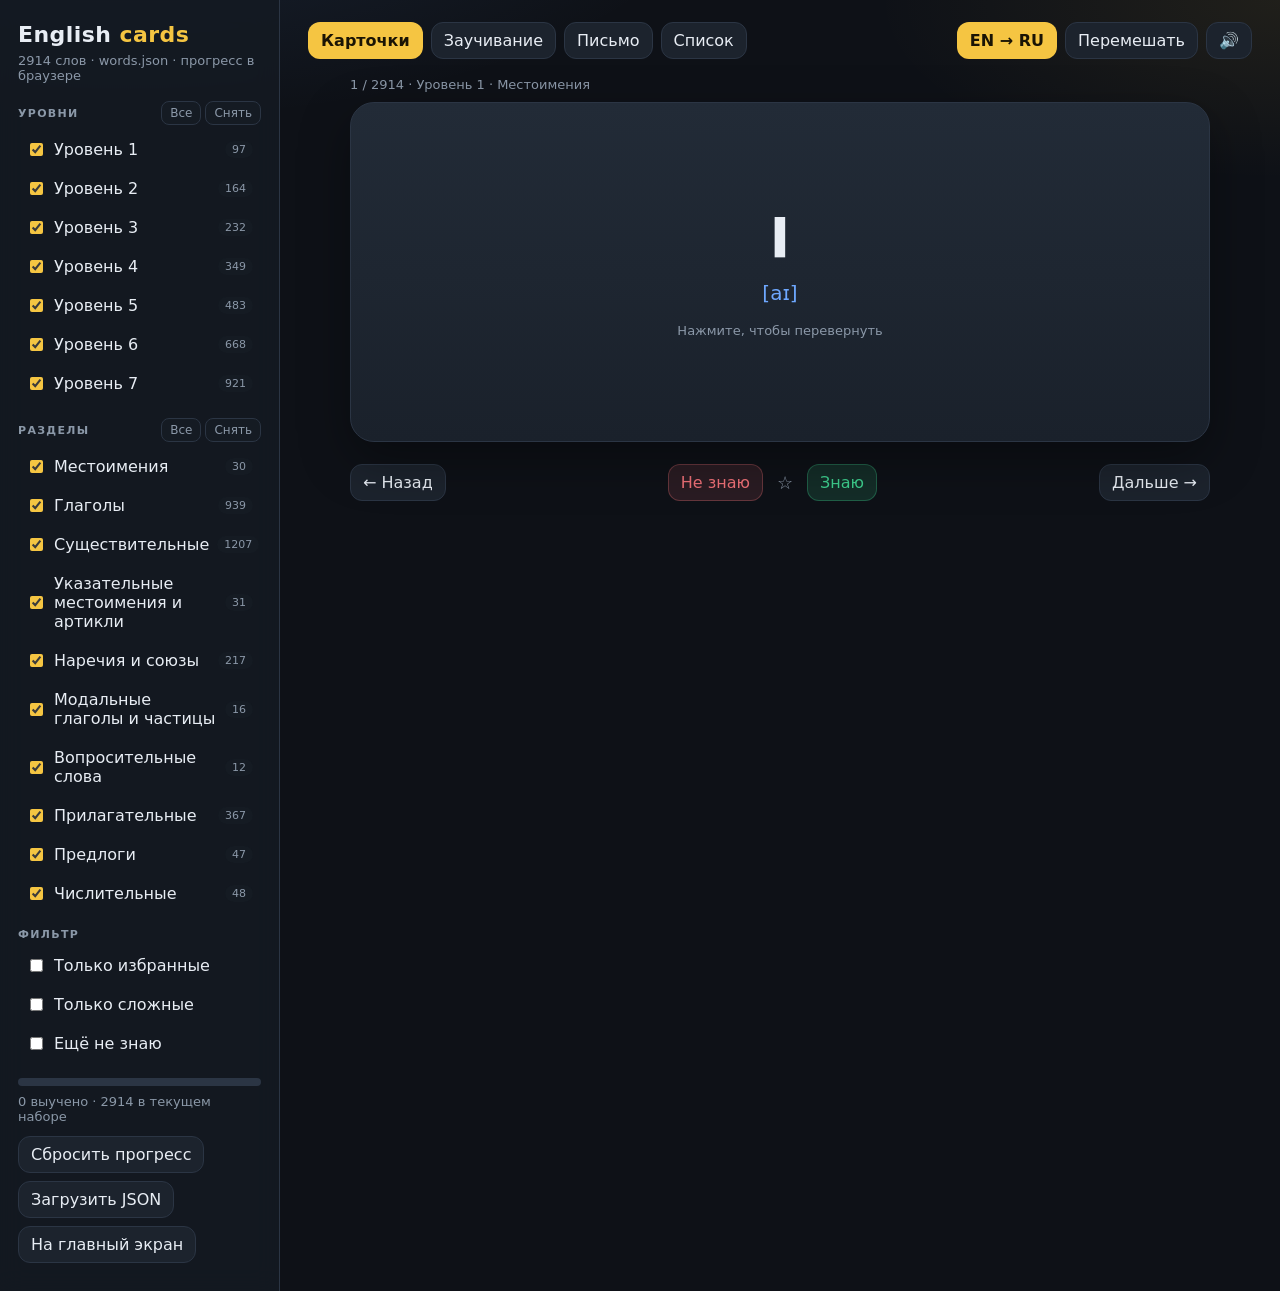
==== commit 3c1553eb: "Remove match mode functionality from the application, including associated UI elements and state man" ====
--- a/index.html
+++ b/index.html
@@ -75,7 +75,6 @@
           <button class="mode active" data-mode="cards" type="button">Карточки</button>
           <button class="mode" data-mode="learn" type="button">Заучивание</button>
           <button class="mode" data-mode="write" type="button">Письмо</button>
-          <button class="mode" data-mode="match" type="button">Сопоставление</button>
           <button class="mode" data-mode="list" type="button">Список</button>
         </div>
         <div class="tools">
--- a/css/app.css
+++ b/css/app.css
@@ -175,23 +175,6 @@
     }
     .write-box input:focus { border-color: var(--accent-2); }
     .feedback { margin-top: 14px; min-height: 24px; font-weight: 600; overflow-wrap: anywhere; }
-    .match-grid {
-      display: grid; grid-template-columns: 1fr 1fr; gap: 10px; margin-top: 8px;
-    }
-    .match-board { display: flex; flex-direction: column; gap: 16px; }
-    .match-label {
-      font-size: 11px; text-transform: uppercase; letter-spacing: .12em;
-      color: var(--muted); margin-bottom: 6px;
-    }
-    .match-group .match-grid { margin-top: 0; }
-    .match-item {
-      padding: 14px; border-radius: 14px; background: var(--panel);
-      border: 2px solid var(--line); text-align: left; color: var(--text);
-      white-space: normal; overflow-wrap: anywhere; word-break: break-word;
-      max-width: 100%; min-width: 0; line-height: 1.35;
-    }
-    .match-item.selected { border-color: var(--accent); background: rgba(245,197,66,.1); }
-    .match-item.gone { opacity: .28; pointer-events: none; }
     .list {
       display: grid; gap: 8px;
     }
@@ -293,7 +276,7 @@
       .chip, .ghost, .icon-btn, .primary {
         min-height: 40px; min-width: 0;
       }
-      .choice, .match-item { min-height: 44px; white-space: normal; }
+      .choice { min-height: 44px; white-space: normal; }
       .tools {
         width: 100%;
         display: grid;
@@ -370,7 +353,6 @@
       .choices { gap: 8px; margin-top: 12px; grid-template-columns: 1fr 1fr; }
       .quiz-dock .choices { margin-top: 0; }
       .choice { padding: 12px 14px; font-size: 15px; line-height: 1.35; }
-      .match-grid { grid-template-columns: 1fr 1fr; gap: 8px; }
       .list { gap: 6px; }
       .list-row {
         grid-template-columns: 1fr auto;
